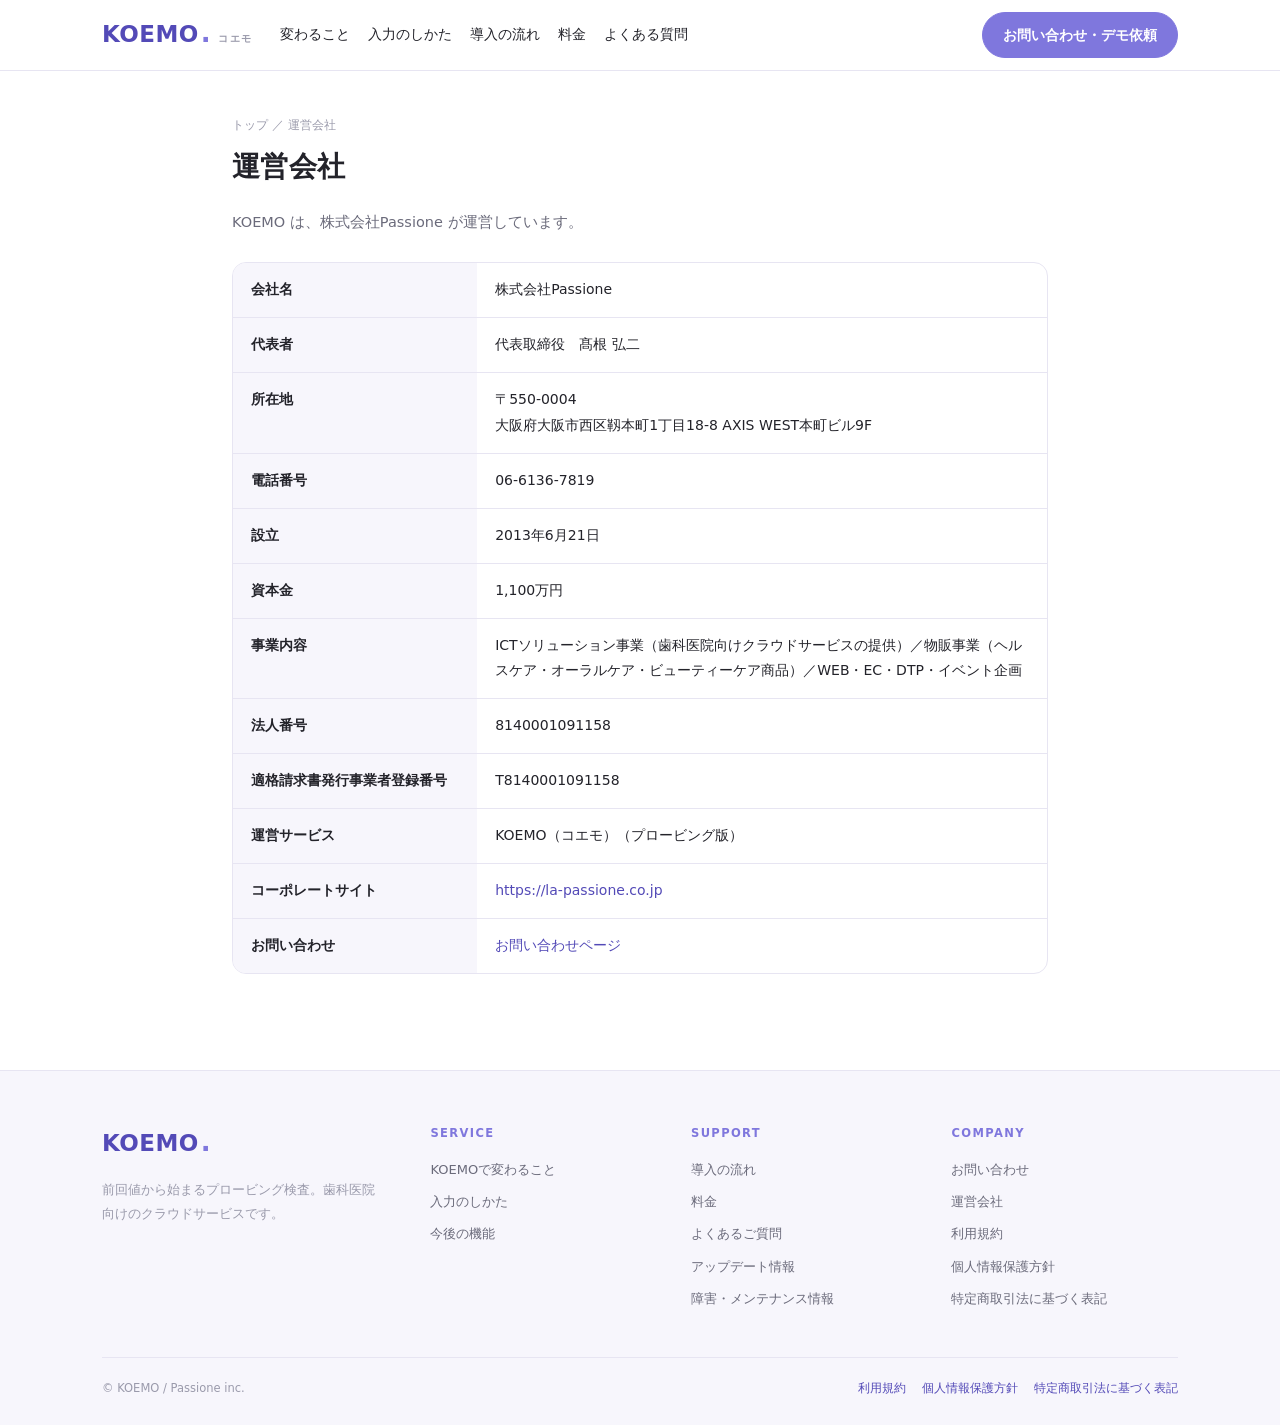
==== company.html @ 80620ffc "Stripe審査用のサブページ（運営会社・特商法・個人情報保護方針・利用規約・お問い合わせ・お知らせ）を追加し、noindexを付与。ダミーの導入医院の声を非掲載に Co-Authored-By: C" ====
<!doctype html>
<html lang="ja">
<head>
<meta charset="utf-8">
<meta name="viewport" content="width=device-width,initial-scale=1">
<meta name="robots" content="noindex,nofollow">
<title>運営会社｜KOEMO（コエモ）</title>
<meta name="description" content="KOEMO（コエモ）の運営会社の情報です。">
<link rel="stylesheet" href="assets/sub.css">
</head>
<body class="sub">
<!-- 版: プロービング版（_tools/build_pages.py で生成。手で直さないこと） -->
<header>
  <div class="hbar">
    <a href="index.html" class="logo">KOEMO<span class="dot">.</span><small>コエモ</small></a>
    <nav class="gnav">
      <a href="index.html#why">変わること</a>
      <a href="index.html#probing">入力のしかた</a>
      <a href="index.html#flow">導入の流れ</a>
      <a href="index.html#price">料金</a>
      <a href="index.html#faq">よくある質問</a>
    </nav>
    <div class="hcta">
      <a class="btn primary" href="contact.html">お問い合わせ・デモ依頼</a>
    </div>
  </div>
</header>
<main class="doc">
  <div class="wrap narrow">
    <div class="crumb"><a href="index.html">トップ</a> ／ 運営会社</div>
    <h1>運営会社</h1>

    <p class="lead">KOEMO は、株式会社Passione が運営しています。</p>
    <table class="kv">
      <tr><th>会社名</th><td>株式会社Passione</td></tr>
      <tr><th>代表者</th><td>代表取締役　髙根 弘二</td></tr>
      <tr><th>所在地</th><td>〒550-0004<br>大阪府大阪市西区靱本町1丁目18-8 AXIS WEST本町ビル9F</td></tr>
      <tr><th>電話番号</th><td>06-6136-7819</td></tr>
      <tr><th>設立</th><td>2013年6月21日</td></tr>
      <tr><th>資本金</th><td>1,100万円</td></tr>
      <tr><th>事業内容</th><td>ICTソリューション事業（歯科医院向けクラウドサービスの提供）／物販事業（ヘルスケア・オーラルケア・ビューティーケア商品）／WEB・EC・DTP・イベント企画</td></tr>
      <tr><th>法人番号</th><td>8140001091158</td></tr>
      <tr><th>適格請求書発行事業者登録番号</th><td>T8140001091158</td></tr>
      <tr><th>運営サービス</th><td>KOEMO（コエモ）（プロービング版）</td></tr>
      <tr><th>コーポレートサイト</th><td><a href="https://la-passione.co.jp" target="_blank" rel="noopener">https://la-passione.co.jp</a></td></tr>
      <tr><th>お問い合わせ</th><td><a href="contact.html">お問い合わせページ</a></td></tr>
    </table>
  </div>
</main>
<footer>
  <div class="wrap">
    <div class="fgrid2">
      <div><a href="index.html" class="logo">KOEMO<span class="dot">.</span></a><p class="fdesc">前回値から始まるプロービング検査。歯科医院向けのクラウドサービスです。</p></div>
      <div><h5>SERVICE</h5><ul><li><a href="index.html#why">KOEMOで変わること</a></li><li><a href="index.html#probing">入力のしかた</a></li><li><a href="index.html#roadmap">今後の機能</a></li></ul></div>
      <div><h5>SUPPORT</h5><ul><li><a href="index.html#flow">導入の流れ</a></li><li><a href="index.html#price">料金</a></li><li><a href="index.html#faq">よくあるご質問</a></li><li><a href="updates.html">アップデート情報</a></li><li><a href="status.html">障害・メンテナンス情報</a></li></ul></div>
      <div><h5>COMPANY</h5><ul><li><a href="contact.html">お問い合わせ</a></li><li><a href="company.html">運営会社</a></li><li><a href="terms.html">利用規約</a></li><li><a href="privacy.html">個人情報保護方針</a></li><li><a href="tokushoho.html">特定商取引法に基づく表記</a></li></ul></div>
    </div>
    <div class="fbottom"><span>© KOEMO / Passione inc.</span><span class="sp"><a href="terms.html">利用規約</a><a href="privacy.html">個人情報保護方針</a><a href="tokushoho.html">特定商取引法に基づく表記</a></span></div>
  </div>
</footer>
</body>
</html>
---- assets/sub.css ----
:root{
  --purple:#7F77DD; --purple-d:#534AB7; --purple-dd:#3E3690;
  --lav:#EFEDFB; --lav2:#F7F6FC; --lav3:#FBFAFE;
  --text:#23232A; --muted:#6B6B7B; --hint:#9A9AAB;
  --border:#E7E5F2; --border2:#D6D2EA;
  --amber:#F4B400; --amber-d:#B98400;
  --radius:16px; --maxw:1120px;
}
*{box-sizing:border-box}
html{scroll-behavior:smooth}
body{margin:0;color:var(--text);background:#fff;font-family:-apple-system,BlinkMacSystemFont,"Hiragino Kaku Gothic ProN","Noto Sans JP","Yu Gothic",system-ui,sans-serif;font-size:15px;line-height:1.8;-webkit-font-smoothing:antialiased}
img{max-width:100%;display:block}
a{color:var(--purple-d);text-decoration:none}
.wrap{max-width:var(--maxw);margin:0 auto;padding:0 22px}

/* ---------- ヘッダー ---------- */
header{position:sticky;top:0;z-index:60;background:rgba(255,255,255,.92);backdrop-filter:blur(10px);border-bottom:1px solid var(--border)}
.hbar{max-width:var(--maxw);margin:0 auto;padding:12px 22px;display:flex;align-items:center;gap:22px}
.logo{display:flex;align-items:baseline;gap:2px;font-weight:800;font-size:23px;letter-spacing:.02em;color:var(--purple-d);flex:none}
.logo .dot{color:var(--purple);font-size:26px;line-height:0}
.logo small{font-size:10px;font-weight:600;color:var(--hint);margin-left:5px;letter-spacing:.14em}
nav.gnav{display:flex;gap:18px;font-size:13.5px;margin-left:6px}
nav.gnav a{color:var(--text);white-space:nowrap;padding:4px 0;border-bottom:2px solid transparent}
nav.gnav a:hover{color:var(--purple-d);border-bottom-color:var(--purple)}
.hcta{margin-left:auto;display:flex;gap:9px;align-items:center;flex:none}
.btn{display:inline-flex;align-items:center;gap:7px;font-size:13.5px;font-weight:600;padding:10px 20px;border-radius:999px;border:1.5px solid var(--border2);background:#fff;color:var(--purple-d);cursor:pointer;white-space:nowrap;transition:.15s}
.btn:hover{background:var(--lav2)}
.btn.primary{background:var(--purple);border-color:var(--purple);color:#fff}
.btn.primary:hover{background:var(--purple-d);border-color:var(--purple-d)}
.btn.line{background:#06C755;border-color:#06C755;color:#fff}
.btn.lg{font-size:15px;padding:15px 32px}
.burger{display:none;flex-direction:column;gap:4px;background:none;border:none;cursor:pointer;padding:8px}
.burger span{width:22px;height:2px;background:var(--purple-d);display:block;border-radius:2px}

/* ---------- 共通パーツ ---------- */
section{padding:76px 0}
section.alt{background:var(--lav3)}
section#why{background:var(--lav)}
section#why .fcard{border-color:var(--border2)}
.whynote{margin-top:22px;padding:16px 20px;background:#fff;border:1px solid var(--border2);border-radius:14px;font-size:13.5px;color:var(--muted);line-height:1.9}
.sechead{margin-bottom:36px}
.sechead .en{display:block;font-size:11.5px;font-weight:800;letter-spacing:.2em;color:var(--purple);margin-bottom:7px}
.sechead h2{font-size:29px;font-weight:800;margin:0;letter-spacing:.01em;line-height:1.4}
.sechead p{color:var(--muted);margin:12px 0 0;font-size:14.5px;max-width:46em}
.sechead.center{text-align:center}.sechead.center p{margin-left:auto;margin-right:auto}
.chip{font-size:11.5px;background:var(--lav);color:var(--purple-d);border-radius:999px;padding:5px 12px;font-weight:600;display:inline-block}
.pill-now{display:inline-flex;align-items:center;gap:7px;background:var(--purple-d);color:#fff;font-size:11.5px;font-weight:800;letter-spacing:.06em;padding:6px 14px;border-radius:999px}
.pill-now i{width:7px;height:7px;border-radius:50%;background:#9EF0C2;display:inline-block;box-shadow:0 0 0 3px rgba(158,240,194,.3)}
.pill-soon{display:inline-flex;align-items:center;gap:6px;background:#fff;color:var(--amber-d);border:1.5px solid #F1D98A;font-size:11px;font-weight:800;letter-spacing:.08em;padding:4px 12px;border-radius:999px}

/* 実画面フレーム（iPad） */
.ipad{background:#1B1C22;border-radius:22px;padding:12px;box-shadow:0 24px 64px rgba(58,50,120,.22)}
.ipad img{border-radius:12px;width:100%;aspect-ratio:4/3;object-fit:cover}
.ipad.sm{border-radius:16px;padding:8px}.ipad.sm img{border-radius:9px}
.cap{font-size:12px;color:var(--hint);text-align:center;margin-top:12px}
/* 実画面（スマホ） */
.phone-shot{width:236px;aspect-ratio:10/19;border-radius:28px;overflow:hidden;margin:0 auto;box-shadow:0 22px 50px rgba(58,50,120,.22)}
.phone-shot img{width:100%;height:100%;object-fit:cover;object-position:center}
/* 写真プレースホルダ */
.photo{position:relative;border-radius:var(--radius);overflow:hidden;background:linear-gradient(145deg,#E6E3F6 0%,#D8D3F0 55%,#CFC8EC 100%);display:flex;align-items:center;justify-content:center;color:var(--purple-dd);text-align:center;padding:24px}
.photo::before{content:"";position:absolute;inset:0;background:radial-gradient(circle at 70% 30%,rgba(255,255,255,.45),transparent 55%)}
.photo .ph-in{position:relative;z-index:1;max-width:22em}
.photo .ph-tag{display:inline-block;font-size:10px;font-weight:800;letter-spacing:.18em;background:rgba(255,255,255,.75);color:var(--purple-d);padding:4px 11px;border-radius:999px;margin-bottom:10px}
.photo .ph-desc{font-size:12.5px;line-height:1.75;font-weight:600;opacity:.85}
.photo.r43{aspect-ratio:4/3}.photo.r169{aspect-ratio:16/9}.photo.r11{aspect-ratio:1}.photo.r32{aspect-ratio:3/2}

/* ---------- ヒーロー ---------- */
.hero{background:linear-gradient(170deg,var(--lav2) 0%,var(--lav) 60%,#E9E6F8 100%);padding:60px 0 78px;position:relative;overflow:hidden}
.hero::after{content:"";position:absolute;right:-160px;top:-160px;width:560px;height:560px;border-radius:50%;background:radial-gradient(circle,rgba(127,119,221,.16),transparent 70%)}
.hero-in{display:grid;grid-template-columns:.95fr 1.05fr;gap:46px;align-items:center;position:relative;z-index:1}
h1.hero-t{font-size:42px;line-height:1.32;font-weight:800;letter-spacing:.01em;margin:22px 0 18px}
h1.hero-t .hl{color:var(--purple-d);position:relative;white-space:nowrap}
h1.hero-t .hl::after{content:"";position:absolute;left:0;right:0;bottom:2px;height:9px;background:rgba(127,119,221,.22);z-index:-1;border-radius:3px}
.hero p.lead{font-size:15.5px;color:var(--muted);line-height:1.95;margin:0 0 26px;max-width:30em}
.hero-btns{display:flex;gap:11px;flex-wrap:wrap;margin-bottom:20px}
.hero-note{font-size:12px;color:var(--hint);display:flex;gap:16px;flex-wrap:wrap}

/* ---------- 課題 ---------- */
.problem{display:grid;grid-template-columns:1fr 1.15fr;gap:44px;align-items:center}
.plist{list-style:none;margin:0;padding:0;display:flex;flex-direction:column;gap:12px}
.plist li{background:#fff;border:1px solid var(--border);border-radius:14px;padding:16px 18px 16px 52px;position:relative;font-size:14.5px;line-height:1.7}
.plist li::before{content:"";position:absolute;left:18px;top:19px;width:20px;height:20px;border-radius:50%;background:var(--lav);border:2px solid var(--purple)}
.plist li::after{content:"";position:absolute;left:24px;top:24px;width:8px;height:8px;border-radius:50%;background:var(--purple)}
.plist li b{display:block;font-size:15px;margin-bottom:2px}
.plist li span{color:var(--muted);font-size:13px}
.answer{margin-top:22px;padding:18px 22px;background:var(--purple-d);color:#fff;border-radius:14px;font-size:15px;font-weight:700;line-height:1.7}
.answer small{display:block;font-weight:500;font-size:12.5px;opacity:.85;margin-top:4px}

/* ---------- プロービング 深掘り ---------- */
.bigshot{margin:0 auto 18px;max-width:960px}
.steps4{display:grid;grid-template-columns:repeat(4,1fr);gap:14px;margin-top:40px}
.st{background:#fff;border:1px solid var(--border);border-radius:var(--radius);padding:22px 20px;position:relative}
.st .n{width:32px;height:32px;border-radius:50%;background:var(--purple);color:#fff;font-weight:800;font-size:14px;display:flex;align-items:center;justify-content:center;margin-bottom:12px}
.st h4{margin:0 0 7px;font-size:15.5px;font-weight:700}
.st p{margin:0;font-size:12.5px;color:var(--muted);line-height:1.8}
.st .arrow{position:absolute;right:-13px;top:50%;transform:translateY(-50%);color:var(--border2);font-size:20px;z-index:1}
.st:last-child .arrow{display:none}
/* 音声入力の例 */
.voicebox{display:grid;grid-template-columns:1fr 1fr;gap:34px;align-items:center}
.talk{display:flex;flex-direction:column;gap:12px}
.turn{display:flex;gap:12px;align-items:flex-start}
.turn .who{width:38px;height:38px;border-radius:50%;flex:none;display:flex;align-items:center;justify-content:center;font-size:11px;font-weight:800}
.turn.dh .who{background:var(--lav);color:var(--purple-d)}
.turn.ai .who{background:var(--purple);color:#fff}
.turn .bub{background:#fff;border:1px solid var(--border);border-radius:14px;padding:12px 16px;font-size:14px;line-height:1.7;max-width:26em}
.turn.ai .bub{background:var(--lav2)}
.turn .bub b{color:var(--purple-d)}
.turn .bub .val{font-size:22px;font-weight:800;color:var(--purple-d);letter-spacing:.06em}
.turn .lbl{font-size:10.5px;color:var(--hint);margin-bottom:3px;letter-spacing:.06em}
.readback{display:flex;align-items:center;gap:12px;background:#fff;border:1.5px solid var(--purple);border-radius:14px;padding:14px 18px;margin-top:6px}
.readback .spk{width:36px;height:36px;border-radius:50%;background:var(--purple);color:#fff;display:flex;align-items:center;justify-content:center;flex:none}
.readback b{color:var(--purple-d)}
/* 機能グリッド */
.fgrid{display:grid;grid-template-columns:repeat(3,1fr);gap:16px}
.fcard{background:#fff;border:1px solid var(--border);border-radius:var(--radius);padding:24px 22px}
.fcard .ico{width:42px;height:42px;border-radius:12px;background:var(--lav);display:flex;align-items:center;justify-content:center;margin-bottom:14px}
.fcard h3{font-size:16px;font-weight:700;margin:0 0 8px}
.fcard p{font-size:13px;color:var(--muted);margin:0;line-height:1.85}
.fcard .tags{display:flex;gap:6px;flex-wrap:wrap;margin-top:12px}
.fcard .tags span{font-size:11px;background:var(--lav2);color:var(--purple-d);border:1px solid var(--border);border-radius:999px;padding:3px 9px}
/* 設定2カラム */
.twoshot{display:grid;grid-template-columns:1fr 1fr;gap:28px}
.twoshot h4{font-size:16.5px;font-weight:700;margin:16px 0 8px}
.twoshot p{font-size:13.5px;color:var(--muted);margin:0}
/* 統計 */
.stats{display:grid;grid-template-columns:repeat(6,1fr);gap:12px;margin-top:8px}
@media(max-width:980px){.stats{grid-template-columns:repeat(3,1fr)}}
.stat{background:#fff;border:1px solid var(--border);border-radius:12px;padding:16px 14px;text-align:center}
.stat .k{font-size:11px;color:var(--hint);font-weight:700;letter-spacing:.08em;margin-bottom:4px}
.stat .v{font-size:20px;font-weight:800;color:var(--purple-d)}
.stat .d{font-size:11px;color:var(--muted);margin-top:4px;line-height:1.5}
/* 監修 */
.sv{display:flex;gap:26px;align-items:center;background:#fff;border:1px solid var(--border);border-radius:var(--radius);padding:26px 28px}
.sv .photo{width:120px;height:120px;flex:none;border-radius:50%;padding:10px}
.sv .photo .ph-tag{margin:0}
.sv h4{margin:0 0 6px;font-size:16px}
.sv p{margin:0;font-size:13.5px;color:var(--muted)}
.sv .role{font-size:11.5px;color:var(--purple);font-weight:800;letter-spacing:.14em;margin-bottom:6px}

/* ---------- ロードマップ ---------- */
.rm{display:grid;grid-template-columns:repeat(4,1fr);gap:0;position:relative;margin-top:14px}
.rm::before{content:"";position:absolute;left:12.5%;right:12.5%;top:22px;height:3px;background:var(--border2);z-index:0}
.rmi{position:relative;z-index:1;padding:0 14px;text-align:center}
.rmi .dot{width:46px;height:46px;border-radius:50%;margin:0 auto 14px;display:flex;align-items:center;justify-content:center;font-weight:800;font-size:13px;background:#fff;border:3px solid var(--border2);color:var(--hint)}
.rmi.now .dot{background:var(--purple);border-color:var(--purple);color:#fff;box-shadow:0 0 0 6px rgba(127,119,221,.18)}
.rmi .ph{font-size:11px;font-weight:800;letter-spacing:.14em;color:var(--hint);margin-bottom:6px}
.rmi.now .ph{color:var(--purple)}
.rmi h4{margin:0 0 6px;font-size:15.5px}
.rmi p{margin:0;font-size:12.5px;color:var(--muted);line-height:1.75}
.rmi .st-tag{display:inline-block;margin-top:10px;font-size:10.5px;font-weight:800;letter-spacing:.1em;padding:3px 10px;border-radius:999px;background:var(--lav2);color:var(--hint)}
.rmi.now .st-tag{background:var(--purple);color:#fff}
.rmnote{text-align:center;font-size:12px;color:var(--hint);margin-top:24px}
/* COMING SOON カード */
.soon{display:grid;grid-template-columns:repeat(3,1fr);gap:18px}
.scard{background:#fff;border:1px solid var(--border);border-radius:var(--radius);overflow:hidden;position:relative}
.scard .sh{position:relative;background:var(--lav2);padding:18px 18px 0;height:210px;overflow:hidden;display:flex;align-items:flex-end;justify-content:center}
.scard .sh .ipad{width:100%;padding:6px;border-radius:12px 12px 0 0;box-shadow:none}
.scard .sh .ipad img{border-radius:7px 7px 0 0;aspect-ratio:auto;height:auto}
.scard .sh .phone-shot{width:120px;aspect-ratio:10/16;border-radius:16px 16px 0 0;box-shadow:none;margin-bottom:-4px}
.scard .sh::after{content:"";position:absolute;inset:0;background:linear-gradient(180deg,transparent 60%,rgba(247,246,252,.9))}
.scard .pill-soon{position:absolute;top:14px;left:14px;z-index:2}
.scard .sb{padding:20px 22px 22px}
.scard h3{margin:0 0 8px;font-size:16.5px}
.scard p{margin:0;font-size:13px;color:var(--muted);line-height:1.85}

/* ---------- FLOW ---------- */
.flow{display:grid;grid-template-columns:repeat(4,1fr);gap:16px;counter-reset:s}
.step{background:#fff;border:1px solid var(--border);border-radius:var(--radius);padding:26px 22px;position:relative}
.step::before{counter-increment:s;content:"0" counter(s);position:absolute;top:14px;right:18px;font-size:30px;font-weight:800;color:var(--lav)}
.step h4{font-size:15.5px;margin:0 0 8px;font-weight:700;position:relative;z-index:1}
.step p{font-size:12.5px;color:var(--muted);margin:0;line-height:1.85}
.step .when{font-size:11px;color:var(--purple);font-weight:700;margin-bottom:9px;letter-spacing:.04em}

/* ---------- PRICE ---------- */
.psum{display:grid;grid-template-columns:repeat(3,1fr);gap:18px;margin-bottom:20px}
.pcard{border:1px solid var(--border);border-radius:var(--radius);padding:28px 26px;background:#fff}
.pcard.hi{border:2px solid var(--purple);position:relative;box-shadow:0 10px 30px rgba(127,119,221,.13)}
.pcard.hi .badge{position:absolute;top:-11px;left:26px;background:var(--purple);color:#fff;font-size:11px;font-weight:700;padding:3px 12px;border-radius:999px}
.pcard .ptitle{font-size:14px;font-weight:700;margin-bottom:4px}
.pcard .pdesc{font-size:12px;color:var(--hint);margin-bottom:16px;min-height:2.6em;line-height:1.7}
.pcard .price{font-size:33px;font-weight:800;color:var(--purple-d);letter-spacing:-.01em;line-height:1.1}
.pcard .price small{font-size:13px;font-weight:600;color:var(--muted);margin-left:3px}
.pcard .pnote{font-size:11.5px;color:var(--hint);margin-top:6px}
.pcard ul{margin:18px 0 0;padding:0;list-style:none;font-size:13px;color:var(--muted)}
.pcard ul li{padding:6px 0 6px 22px;position:relative;line-height:1.7}
.pcard ul li::before{content:"";position:absolute;left:4px;top:14px;width:5px;height:9px;border-right:2px solid var(--purple);border-bottom:2px solid var(--purple);transform:rotate(40deg)}
table.ptable{width:100%;border-collapse:collapse;font-size:13.5px;background:#fff;border:1px solid var(--border);border-radius:var(--radius);overflow:hidden}
table.ptable th,table.ptable td{padding:13px 18px;text-align:left;border-bottom:1px solid var(--border)}
table.ptable thead th{background:var(--lav2);font-size:12.5px;font-weight:700;color:var(--purple-d)}
table.ptable tbody tr:last-child td{border-bottom:none}
table.ptable td.r{text-align:right;font-weight:700;white-space:nowrap}
.pnotes{margin:16px 0 0;padding-left:20px;font-size:12px;color:var(--hint);line-height:1.95}
.draft{display:inline-flex;align-items:center;gap:6px;background:#FFF6E5;border:1px solid #F0DCB0;color:#8A6320;font-size:11.5px;font-weight:700;padding:5px 13px;border-radius:999px;margin-bottom:16px}

/* ---------- VOICE ---------- */
.vscroll{display:flex;gap:16px;overflow-x:auto;padding:4px 22px 18px;scroll-snap-type:x mandatory;margin:0 -22px}
.vcard{flex:0 0 300px;background:#fff;border:1px solid var(--border);border-radius:var(--radius);padding:24px;scroll-snap-align:start}
.vcard .q{font-size:14px;font-weight:700;line-height:1.7;margin:0 0 12px;color:var(--purple-d)}
.vcard p{font-size:13px;color:var(--muted);margin:0 0 18px;line-height:1.85}
.vprof{display:flex;align-items:center;gap:11px;border-top:1px solid var(--border);padding-top:14px}
.vprof .av{width:40px;height:40px;border-radius:50%;background:var(--lav);flex:none;display:flex;align-items:center;justify-content:center;color:var(--purple-d);font-weight:700;font-size:14px}
.vprof .nm{font-size:13px;font-weight:700}.vprof .af{font-size:11px;color:var(--hint)}

/* ---------- UPDATE / TOPICS ---------- */
.twocol{display:grid;grid-template-columns:1fr 1fr;gap:38px}
.panel{background:#fff;border:1px solid var(--border);border-radius:var(--radius);padding:26px 26px 18px}
.panel h3{font-size:12px;font-weight:800;letter-spacing:.18em;color:var(--purple);margin:0 0 4px}
.panel .h3ja{font-size:16.5px;font-weight:700;margin:0 0 18px}
.newsrow{display:flex;gap:14px;padding:13px 0;border-top:1px solid var(--border);font-size:13.5px;align-items:baseline}
.newsrow .dt{font-size:11.5px;color:var(--hint);flex:none;width:88px;font-variant-numeric:tabular-nums}
.newsrow .ver{font-size:10.5px;background:var(--lav);color:var(--purple-d);border-radius:4px;padding:1px 7px;font-weight:700;flex:none}
.morelink{display:inline-flex;align-items:center;gap:6px;font-size:12.5px;font-weight:700;color:var(--purple-d);margin-top:16px}
.status{display:flex;align-items:center;gap:10px;background:#F0FAF4;border:1px solid #CBE9D8;color:#2C7150;border-radius:10px;padding:13px 18px;font-size:13.5px;font-weight:600}
.status .pulse{width:9px;height:9px;border-radius:50%;background:#3EA575;flex:none;box-shadow:0 0 0 4px rgba(62,165,117,.18)}

/* ---------- FAQ ---------- */
details.faq{background:#fff;border:1px solid var(--border);border-radius:12px;margin-bottom:11px;overflow:hidden}
details.faq summary{cursor:pointer;padding:18px 22px;font-size:14.5px;font-weight:700;display:flex;align-items:flex-start;gap:13px;list-style:none}
details.faq summary::-webkit-details-marker{display:none}
details.faq summary .qm{color:var(--purple);font-weight:800;flex:none}
details.faq summary .mk{margin-left:auto;color:var(--purple);font-size:19px;flex:none;line-height:1;transition:.2s}
details.faq[open] summary .mk{transform:rotate(45deg)}
details.faq .ans{padding:0 22px 20px 48px;font-size:13.5px;color:var(--muted);line-height:1.9}

/* ---------- CTA / フッター ---------- */
.cta{background:linear-gradient(135deg,var(--purple-d),var(--purple-dd));color:#fff;border-radius:22px;padding:52px 46px;text-align:center;position:relative;overflow:hidden}
.cta::before{content:"";position:absolute;left:-90px;top:-90px;width:300px;height:300px;border-radius:50%;background:rgba(255,255,255,.07)}
.cta h2{font-size:28px;font-weight:800;margin:0 0 12px;position:relative}
.cta p{opacity:.9;margin:0 0 28px;font-size:14.5px;position:relative}
.cta .btns{display:flex;gap:12px;justify-content:center;flex-wrap:wrap;position:relative}
.cta .btn{background:#fff;border-color:#fff;color:var(--purple-d)}
.cta .btn.line{background:#06C755;border-color:#06C755;color:#fff}
.ctacols{display:grid;grid-template-columns:1fr 1fr;gap:18px;margin-top:22px}
.ctacol{background:#fff;border:1px solid var(--border);border-radius:var(--radius);padding:24px;display:flex;align-items:center;gap:16px}
.ctacol .ico{width:46px;height:46px;border-radius:12px;background:var(--lav);display:flex;align-items:center;justify-content:center;flex:none}
.ctacol h4{margin:0 0 3px;font-size:15px;font-weight:700}.ctacol p{margin:0;font-size:12.5px;color:var(--hint)}
.ctacol .ar{margin-left:auto;color:var(--purple);font-weight:700;flex:none}
footer{background:var(--lav2);border-top:1px solid var(--border);padding:52px 0 26px}
.fgrid2{display:grid;grid-template-columns:1.3fr 1fr 1fr 1fr;gap:34px;margin-bottom:38px}
footer h5{font-size:11.5px;font-weight:800;letter-spacing:.12em;color:var(--purple);margin:0 0 14px}
footer ul{list-style:none;margin:0;padding:0;font-size:13px}footer ul li{margin-bottom:9px}
footer ul a{color:var(--muted)}footer ul a:hover{color:var(--purple-d)}
footer ul .soon-li{color:var(--hint)}footer ul .soon-li small{font-size:9.5px;border:1px solid var(--border2);border-radius:4px;padding:0 5px;margin-left:5px;vertical-align:middle}
.fdesc{font-size:12.5px;color:var(--hint);line-height:1.9;margin:14px 0 0;max-width:22em}
.fbottom{border-top:1px solid var(--border);padding-top:20px;display:flex;align-items:center;gap:18px;flex-wrap:wrap;font-size:11.5px;color:var(--hint)}
.fbottom .sp{margin-left:auto;display:flex;gap:16px}
.totop{position:fixed;right:22px;bottom:22px;width:44px;height:44px;border-radius:50%;background:var(--purple);color:#fff;border:none;cursor:pointer;box-shadow:0 6px 20px rgba(83,74,183,.34);display:flex;align-items:center;justify-content:center;z-index:50}

/* ---------- 確認モーダル ---------- */
#gate{position:fixed;inset:0;background:rgba(30,28,46,.55);z-index:200;display:flex;align-items:center;justify-content:center;padding:22px;backdrop-filter:blur(3px)}
#gate.hide{display:none}
.gbox{background:#fff;border-radius:18px;max-width:436px;width:100%;padding:34px 32px;text-align:center;box-shadow:0 24px 70px rgba(0,0,0,.3)}
.gbox .gt{font-size:12px;font-weight:800;letter-spacing:.14em;color:var(--purple);margin-bottom:9px}
.gbox h3{font-size:18px;margin:0 0 20px;font-weight:700;line-height:1.6}
.gbox .gbtns{display:flex;gap:11px;justify-content:center;margin-bottom:18px}
.gbox .gbtns .btn{min-width:104px;justify-content:center}
.gbox p{font-size:11.5px;color:var(--hint);line-height:1.85;margin:0;text-align:left}

/* ---------- レスポンシブ ---------- */
@media(max-width:940px){
  nav.gnav{display:none}.burger{display:flex}
  .hero-in,.problem,.voicebox,.twoshot,.twocol,.psum,.ctacols{grid-template-columns:1fr}
  .hero{padding:44px 0 52px}h1.hero-t{font-size:31px}
  .steps4,.fgrid,.flow,.soon,.rm{grid-template-columns:1fr 1fr}
  .rm::before{display:none}
  .stats{grid-template-columns:repeat(3,1fr)}
  .fgrid2{grid-template-columns:1fr 1fr}
  section{padding:54px 0}.sechead h2{font-size:24px}
  .st .arrow{display:none}
}
@media(max-width:600px){
  .steps4,.fgrid,.flow,.soon,.rm,.fgrid2{grid-template-columns:1fr}
  .stats{grid-template-columns:1fr 1fr}
  .cta{padding:36px 22px}.cta h2{font-size:22px}
  .hcta .btn:not(.primary){display:none}
  h1.hero-t{font-size:26px}
  .sv{flex-direction:column;text-align:center}
}
.pdfshot img{width:100%;border:1px solid #E3E1F2;border-radius:10px;box-shadow:0 14px 36px rgba(58,50,120,.16)}
.shotgrid{display:grid;grid-template-columns:1.4fr 1fr;gap:28px;align-items:start;margin-top:26px}
@media(max-width:900px){.shotgrid{grid-template-columns:1fr}}

/* =====================================================================
   サブページ（運営会社・利用規約・個人情報保護方針・特商法・お問い合わせ・お知らせ）
   上は index.html の CSS と同じもの。LP の見た目を変えたら _tools/build_pages.py を実行し直す前に、
   ここにも反映すること（LP の <style> をそのまま貼り替えてよい）
   ===================================================================== */
body.sub main.doc{padding:44px 0 84px}
.wrap.narrow{max-width:860px}
.crumb{font-size:12px;color:var(--hint);margin-bottom:10px}
.crumb a{color:var(--hint)}
main.doc h1{font-size:28px;font-weight:800;margin:0 0 22px;letter-spacing:.01em;line-height:1.4;text-wrap:balance}
main.doc h2{font-size:17px;font-weight:800;margin:36px 0 10px;padding-left:12px;border-left:4px solid var(--purple);line-height:1.5}
main.doc p,main.doc li{font-size:14.5px;line-height:1.95}
main.doc .lead{color:var(--muted);margin:0 0 26px}
main.doc ol{padding-left:1.4em;margin:6px 0}
main.doc ol li{margin-bottom:4px}
table.kv{width:100%;border-collapse:separate;border-spacing:0;border:1px solid var(--border);border-radius:14px;overflow:hidden;background:#fff;margin:6px 0 12px}
table.kv th{width:30%;text-align:left;vertical-align:top;background:var(--lav2);padding:14px 18px;font-size:13.5px;font-weight:700;border-bottom:1px solid var(--border)}
table.kv td{padding:14px 18px;font-size:14px;border-bottom:1px solid var(--border);line-height:1.85}
table.kv tr:last-child th,table.kv tr:last-child td{border-bottom:none}
.note{font-size:12.5px;color:var(--muted)}
.todo{color:#B4400C;background:#FFF1E6;border-radius:6px;padding:1px 6px;font-weight:700}
.date{margin-top:40px;color:var(--muted);font-size:13px;text-align:right}
.empty{padding:20px;border:1px dashed var(--border2);border-radius:14px;color:var(--muted);background:var(--lav3);font-size:14px}
ul.news{list-style:none;padding:0;margin:0;border-top:1px solid var(--border)}
ul.news li{display:flex;gap:14px;align-items:baseline;padding:13px 4px;border-bottom:1px solid var(--border);flex-wrap:wrap}
ul.news .d{font-variant-numeric:tabular-nums;color:var(--muted);font-size:13px;width:88px;flex:none}
ul.news .v{font-size:11px;font-weight:700;color:var(--purple-d);background:var(--lav);border-radius:999px;padding:1px 9px;flex:none}
main.doc{overflow-wrap:anywhere}
@media (max-width:640px){
  table.kv,table.kv tbody,table.kv tr{display:block;width:100%}
  table.kv th,table.kv td{display:block;width:auto}
  table.kv th{border-bottom:none;padding-bottom:4px}
  main.doc h1{font-size:23px}
  body.sub .hbar{gap:10px}
  body.sub .hcta .btn{padding:8px 13px;font-size:12px}
}
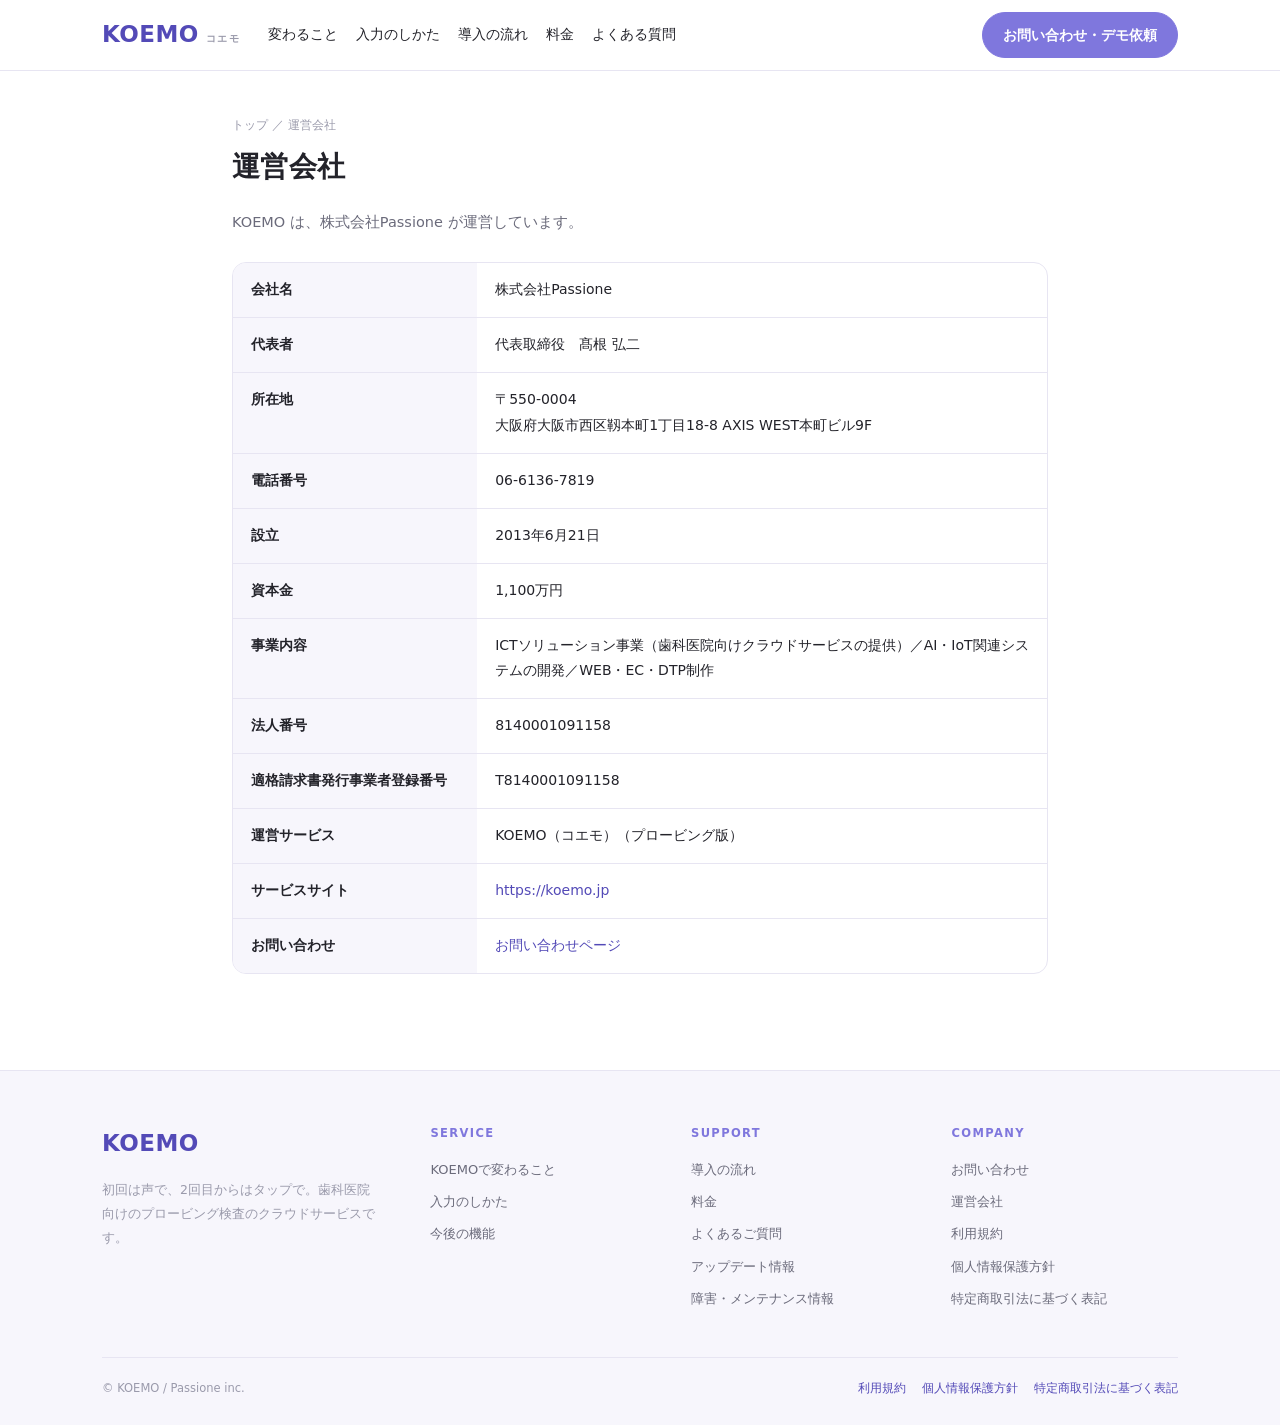
==== commit aff081c0: "LP修正: 訴求を初回=声・2回目以降=タップに、料金にキャンペーン・ストレージ・クレジット繰越、規約を医療機器非該当・AI前提で整備 Co-Authored-By: Claude Opus 5.5 " ====
--- a/company.html
+++ b/company.html
@@ -12,7 +12,7 @@
 <!-- 版: プロービング版（_tools/build_pages.py で生成。手で直さないこと） -->
 <header>
   <div class="hbar">
-    <a href="index.html" class="logo">KOEMO<span class="dot">.</span><small>コエモ</small></a>
+    <a href="index.html" class="logo">KOEMO<small>コエモ</small></a>
     <nav class="gnav">
       <a href="index.html#why">変わること</a>
       <a href="index.html#probing">入力のしかた</a>
@@ -38,11 +38,11 @@
       <tr><th>電話番号</th><td>06-6136-7819</td></tr>
       <tr><th>設立</th><td>2013年6月21日</td></tr>
       <tr><th>資本金</th><td>1,100万円</td></tr>
-      <tr><th>事業内容</th><td>ICTソリューション事業（歯科医院向けクラウドサービスの提供）／物販事業（ヘルスケア・オーラルケア・ビューティーケア商品）／WEB・EC・DTP・イベント企画</td></tr>
+      <tr><th>事業内容</th><td>ICTソリューション事業（歯科医院向けクラウドサービスの提供）／AI・IoT関連システムの開発／WEB・EC・DTP制作</td></tr>
       <tr><th>法人番号</th><td>8140001091158</td></tr>
       <tr><th>適格請求書発行事業者登録番号</th><td>T8140001091158</td></tr>
       <tr><th>運営サービス</th><td>KOEMO（コエモ）（プロービング版）</td></tr>
-      <tr><th>コーポレートサイト</th><td><a href="https://la-passione.co.jp" target="_blank" rel="noopener">https://la-passione.co.jp</a></td></tr>
+      <tr><th>サービスサイト</th><td><a href="index.html">https://koemo.jp</a></td></tr>
       <tr><th>お問い合わせ</th><td><a href="contact.html">お問い合わせページ</a></td></tr>
     </table>
   </div>
@@ -50,7 +50,7 @@
 <footer>
   <div class="wrap">
     <div class="fgrid2">
-      <div><a href="index.html" class="logo">KOEMO<span class="dot">.</span></a><p class="fdesc">前回値から始まるプロービング検査。歯科医院向けのクラウドサービスです。</p></div>
+      <div><a href="index.html" class="logo">KOEMO</a><p class="fdesc">初回は声で、2回目からはタップで。歯科医院向けのプロービング検査のクラウドサービスです。</p></div>
       <div><h5>SERVICE</h5><ul><li><a href="index.html#why">KOEMOで変わること</a></li><li><a href="index.html#probing">入力のしかた</a></li><li><a href="index.html#roadmap">今後の機能</a></li></ul></div>
       <div><h5>SUPPORT</h5><ul><li><a href="index.html#flow">導入の流れ</a></li><li><a href="index.html#price">料金</a></li><li><a href="index.html#faq">よくあるご質問</a></li><li><a href="updates.html">アップデート情報</a></li><li><a href="status.html">障害・メンテナンス情報</a></li></ul></div>
       <div><h5>COMPANY</h5><ul><li><a href="contact.html">お問い合わせ</a></li><li><a href="company.html">運営会社</a></li><li><a href="terms.html">利用規約</a></li><li><a href="privacy.html">個人情報保護方針</a></li><li><a href="tokushoho.html">特定商取引法に基づく表記</a></li></ul></div>
